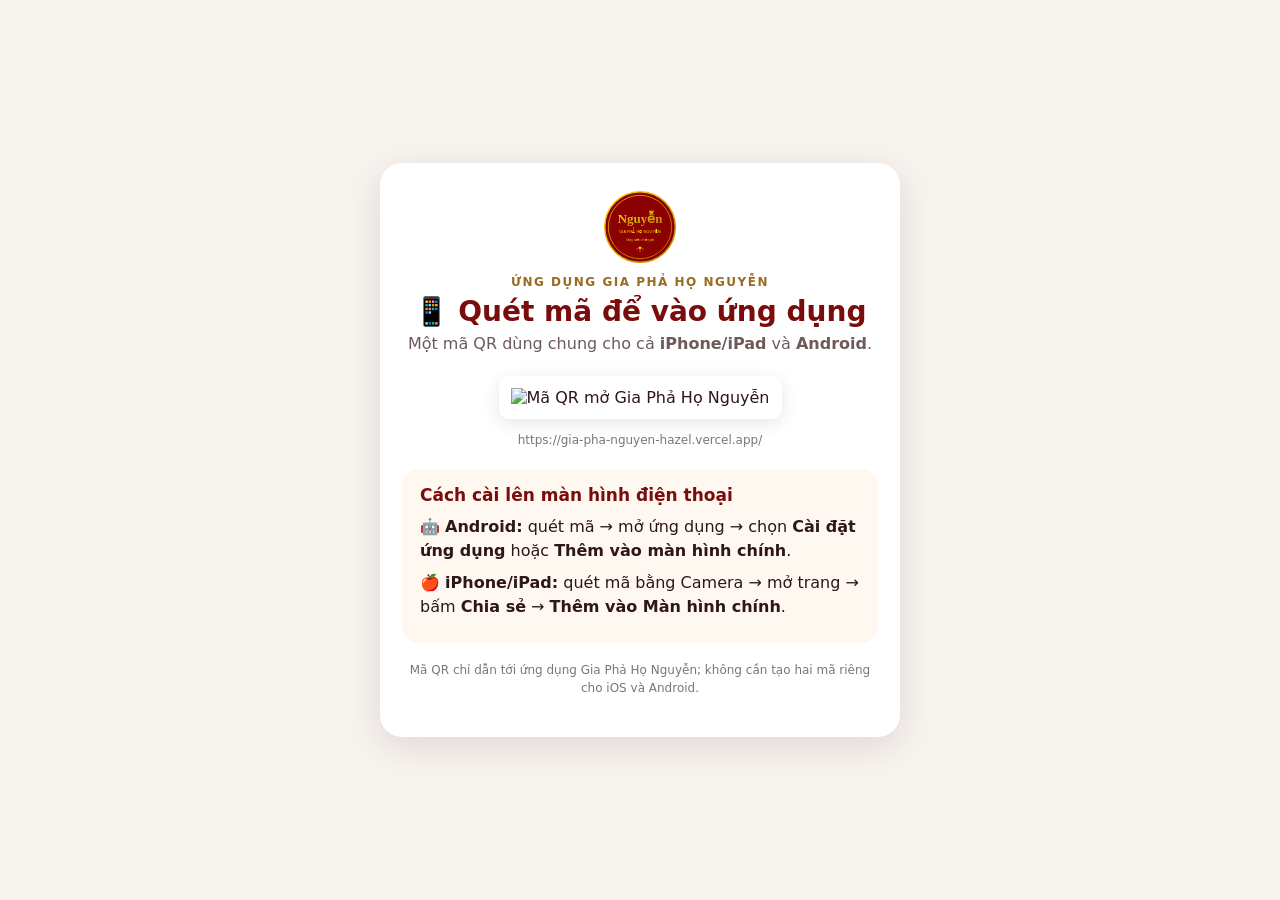
==== qr.html @ 0fb2f73c "Thêm trang mã QR cài ứng dụng Gia Phả Họ Nguyễn" ====
<!DOCTYPE html>
<html lang="vi">
<head>
<meta charset="UTF-8">
<meta name="viewport" content="width=device-width,initial-scale=1">
<meta name="theme-color" content="#7a0c0c">
<title>Mã QR – Gia Phả Họ Nguyễn</title>
<style>
*{box-sizing:border-box}body{margin:0;font-family:system-ui,-apple-system,BlinkMacSystemFont,"Segoe UI",sans-serif;background:#f7f3ef;color:#2d1717;min-height:100vh;display:flex;justify-content:center;align-items:center;padding:20px}.card{width:min(520px,100%);background:#fff;border-radius:22px;padding:28px 22px;text-align:center;box-shadow:0 10px 35px rgba(70,20,20,.12)}.logo{width:72px;height:72px;object-fit:contain}.kicker{font-size:12px;letter-spacing:1.5px;color:#9a6b22;font-weight:800;margin-top:8px}.title{margin:6px 0 4px;font-size:28px;color:#7a0c0c}.sub{margin:0 auto 20px;color:#6d5a5a;line-height:1.5}.qr{width:min(320px,78vw);height:auto;border:12px solid #fff;border-radius:10px;box-shadow:0 4px 18px rgba(0,0,0,.1)}.url{font-size:12px;color:#777;word-break:break-all;margin:14px 0 22px}.steps{text-align:left;background:#fff8f0;border-radius:16px;padding:16px 18px}.steps h2{font-size:17px;margin:0 0 10px;color:#7a0c0c}.steps p{margin:8px 0;line-height:1.5}.note{font-size:12px;color:#777;margin-top:18px;line-height:1.5}
</style>
</head>
<body>
<main class="card">
<img class="logo" src="logo.svg" alt="Gia Phả Họ Nguyễn">
<div class="kicker">ỨNG DỤNG GIA PHẢ HỌ NGUYỄN</div>
<h1 class="title">📱 Quét mã để vào ứng dụng</h1>
<p class="sub">Một mã QR dùng chung cho cả <b>iPhone/iPad</b> và <b>Android</b>.</p>
<img class="qr" src="https://api.qrserver.com/v1/create-qr-code/?size=360x360&margin=12&data=https%3A%2F%2Fgia-pha-nguyen-hazel.vercel.app%2F" alt="Mã QR mở Gia Phả Họ Nguyễn">
<div class="url">https://gia-pha-nguyen-hazel.vercel.app/</div>
<section class="steps">
<h2>Cách cài lên màn hình điện thoại</h2>
<p>🤖 <b>Android:</b> quét mã → mở ứng dụng → chọn <b>Cài đặt ứng dụng</b> hoặc <b>Thêm vào màn hình chính</b>.</p>
<p>🍎 <b>iPhone/iPad:</b> quét mã bằng Camera → mở trang → bấm <b>Chia sẻ</b> → <b>Thêm vào Màn hình chính</b>.</p>
</section>
<p class="note">Mã QR chỉ dẫn tới ứng dụng Gia Phả Họ Nguyễn; không cần tạo hai mã riêng cho iOS và Android.</p>
</main>
</body>
</html>
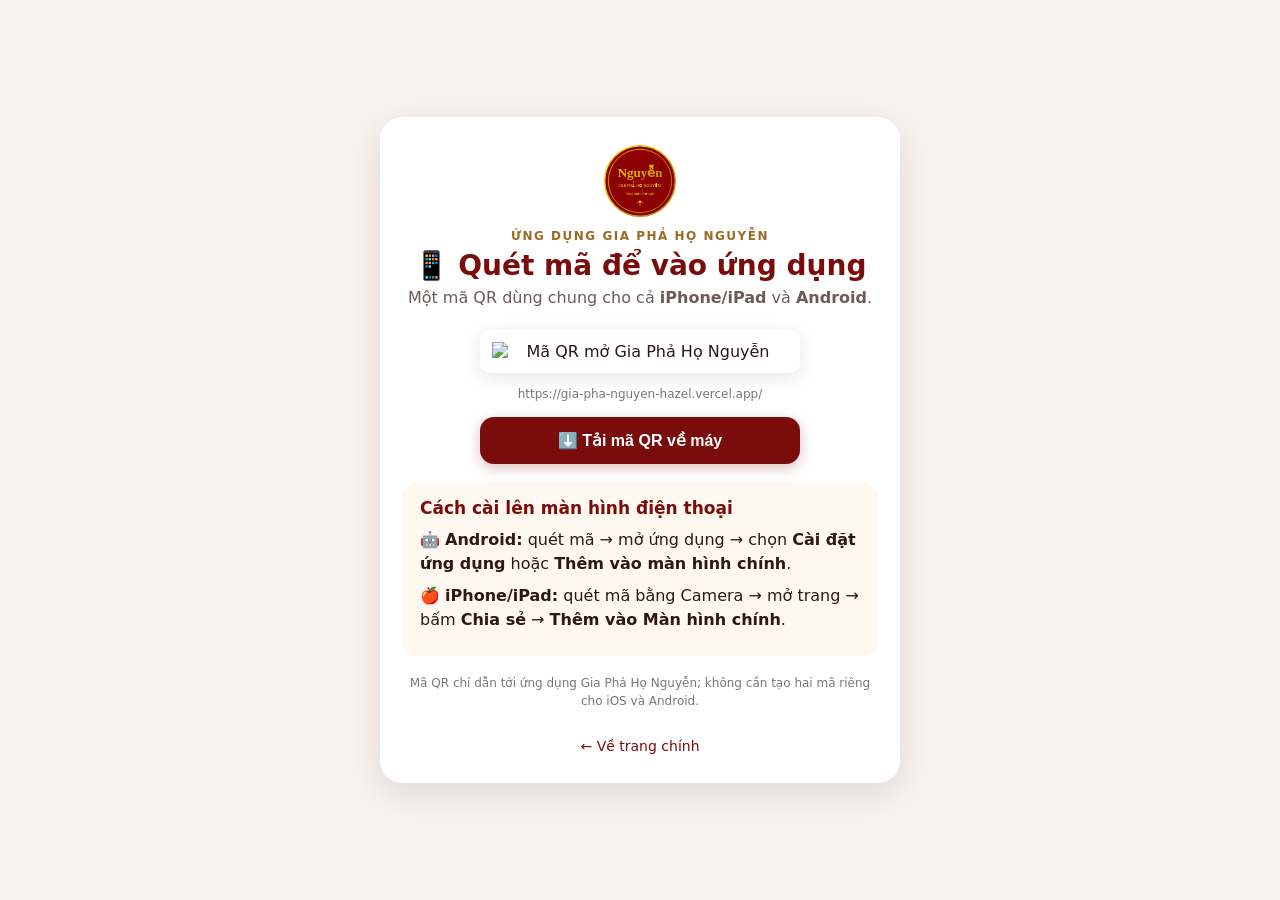
==== commit 23af9845: "feat: chuyển Tải ứng dụng/Mã QR xuống cuối menu + thêm nút tải mã QR trên qr.html" ====
--- a/qr.html
+++ b/qr.html
@@ -6,7 +6,22 @@
 <meta name="theme-color" content="#7a0c0c">
 <title>Mã QR – Gia Phả Họ Nguyễn</title>
 <style>
-*{box-sizing:border-box}body{margin:0;font-family:system-ui,-apple-system,BlinkMacSystemFont,"Segoe UI",sans-serif;background:#f7f3ef;color:#2d1717;min-height:100vh;display:flex;justify-content:center;align-items:center;padding:20px}.card{width:min(520px,100%);background:#fff;border-radius:22px;padding:28px 22px;text-align:center;box-shadow:0 10px 35px rgba(70,20,20,.12)}.logo{width:72px;height:72px;object-fit:contain}.kicker{font-size:12px;letter-spacing:1.5px;color:#9a6b22;font-weight:800;margin-top:8px}.title{margin:6px 0 4px;font-size:28px;color:#7a0c0c}.sub{margin:0 auto 20px;color:#6d5a5a;line-height:1.5}.qr{width:min(320px,78vw);height:auto;border:12px solid #fff;border-radius:10px;box-shadow:0 4px 18px rgba(0,0,0,.1)}.url{font-size:12px;color:#777;word-break:break-all;margin:14px 0 22px}.steps{text-align:left;background:#fff8f0;border-radius:16px;padding:16px 18px}.steps h2{font-size:17px;margin:0 0 10px;color:#7a0c0c}.steps p{margin:8px 0;line-height:1.5}.note{font-size:12px;color:#777;margin-top:18px;line-height:1.5}
+*{box-sizing:border-box}
+body{margin:0;font-family:system-ui,-apple-system,BlinkMacSystemFont,"Segoe UI",sans-serif;background:#f7f3ef;color:#2d1717;min-height:100vh;display:flex;justify-content:center;align-items:center;padding:20px}
+.card{width:min(520px,100%);background:#fff;border-radius:22px;padding:28px 22px;text-align:center;box-shadow:0 10px 35px rgba(70,20,20,.12)}
+.logo{width:72px;height:72px;object-fit:contain}
+.kicker{font-size:12px;letter-spacing:1.5px;color:#9a6b22;font-weight:800;margin-top:8px}
+.title{margin:6px 0 4px;font-size:28px;color:#7a0c0c}
+.sub{margin:0 auto 20px;color:#6d5a5a;line-height:1.5}
+.qr{width:min(320px,78vw);height:auto;border:12px solid #fff;border-radius:10px;box-shadow:0 4px 18px rgba(0,0,0,.1);display:block;margin:0 auto}
+.url{font-size:12px;color:#777;word-break:break-all;margin:14px 0 16px}
+.btn-download{display:inline-flex;align-items:center;justify-content:center;gap:8px;background:#7a0c0c;color:#fff;border:none;border-radius:14px;padding:14px 22px;font-size:16px;font-weight:700;cursor:pointer;text-decoration:none;margin:0 0 18px;box-shadow:0 4px 14px rgba(122,12,12,.25);width:min(320px,90%)}
+.btn-download:active{transform:scale(.98);opacity:.92}
+.steps{text-align:left;background:#fff8f0;border-radius:16px;padding:16px 18px}
+.steps h2{font-size:17px;margin:0 0 10px;color:#7a0c0c}
+.steps p{margin:8px 0;line-height:1.5}
+.note{font-size:12px;color:#777;margin-top:18px;line-height:1.5}
+.back{display:inline-block;margin-top:16px;color:#7a0c0c;font-size:14px;text-decoration:none}
 </style>
 </head>
 <body>
@@ -15,14 +30,56 @@
 <div class="kicker">ỨNG DỤNG GIA PHẢ HỌ NGUYỄN</div>
 <h1 class="title">📱 Quét mã để vào ứng dụng</h1>
 <p class="sub">Một mã QR dùng chung cho cả <b>iPhone/iPad</b> và <b>Android</b>.</p>
-<img class="qr" src="https://api.qrserver.com/v1/create-qr-code/?size=360x360&margin=12&data=https%3A%2F%2Fgia-pha-nguyen-hazel.vercel.app%2F" alt="Mã QR mở Gia Phả Họ Nguyễn">
+<img id="qrImg" class="qr" src="https://api.qrserver.com/v1/create-qr-code/?size=360x360&margin=12&data=https%3A%2F%2Fgia-pha-nguyen-hazel.vercel.app%2F" alt="Mã QR mở Gia Phả Họ Nguyễn" crossorigin="anonymous">
 <div class="url">https://gia-pha-nguyen-hazel.vercel.app/</div>
+<button type="button" class="btn-download" id="btnDownloadQr">⬇️ Tải mã QR về máy</button>
 <section class="steps">
 <h2>Cách cài lên màn hình điện thoại</h2>
 <p>🤖 <b>Android:</b> quét mã → mở ứng dụng → chọn <b>Cài đặt ứng dụng</b> hoặc <b>Thêm vào màn hình chính</b>.</p>
 <p>🍎 <b>iPhone/iPad:</b> quét mã bằng Camera → mở trang → bấm <b>Chia sẻ</b> → <b>Thêm vào Màn hình chính</b>.</p>
 </section>
 <p class="note">Mã QR chỉ dẫn tới ứng dụng Gia Phả Họ Nguyễn; không cần tạo hai mã riêng cho iOS và Android.</p>
+<a class="back" href="index.html">← Về trang chính</a>
 </main>
+<script>
+(function(){
+  var btn = document.getElementById('btnDownloadQr');
+  var img = document.getElementById('qrImg');
+  if(!btn || !img) return;
+  btn.addEventListener('click', function(){
+    var src = img.currentSrc || img.src;
+    var c = document.createElement('canvas');
+    var w = img.naturalWidth || 360;
+    var h = img.naturalHeight || 360;
+    c.width = w; c.height = h;
+    var ctx = c.getContext('2d');
+    try {
+      ctx.drawImage(img, 0, 0);
+      c.toBlob(function(blob){
+        if(!blob){ fallback(); return; }
+        var a = document.createElement('a');
+        a.href = URL.createObjectURL(blob);
+        a.download = 'QR-Gia-Pha-Ho-Nguyen.png';
+        document.body.appendChild(a);
+        a.click();
+        a.remove();
+        setTimeout(function(){ URL.revokeObjectURL(a.href); }, 2000);
+      }, 'image/png');
+    } catch(e) {
+      fallback();
+    }
+    function fallback(){
+      var a = document.createElement('a');
+      a.href = src;
+      a.download = 'QR-Gia-Pha-Ho-Nguyen.png';
+      a.target = '_blank';
+      a.rel = 'noopener';
+      document.body.appendChild(a);
+      a.click();
+      a.remove();
+    }
+  });
+})();
+</script>
 </body>
-</html>+</html>
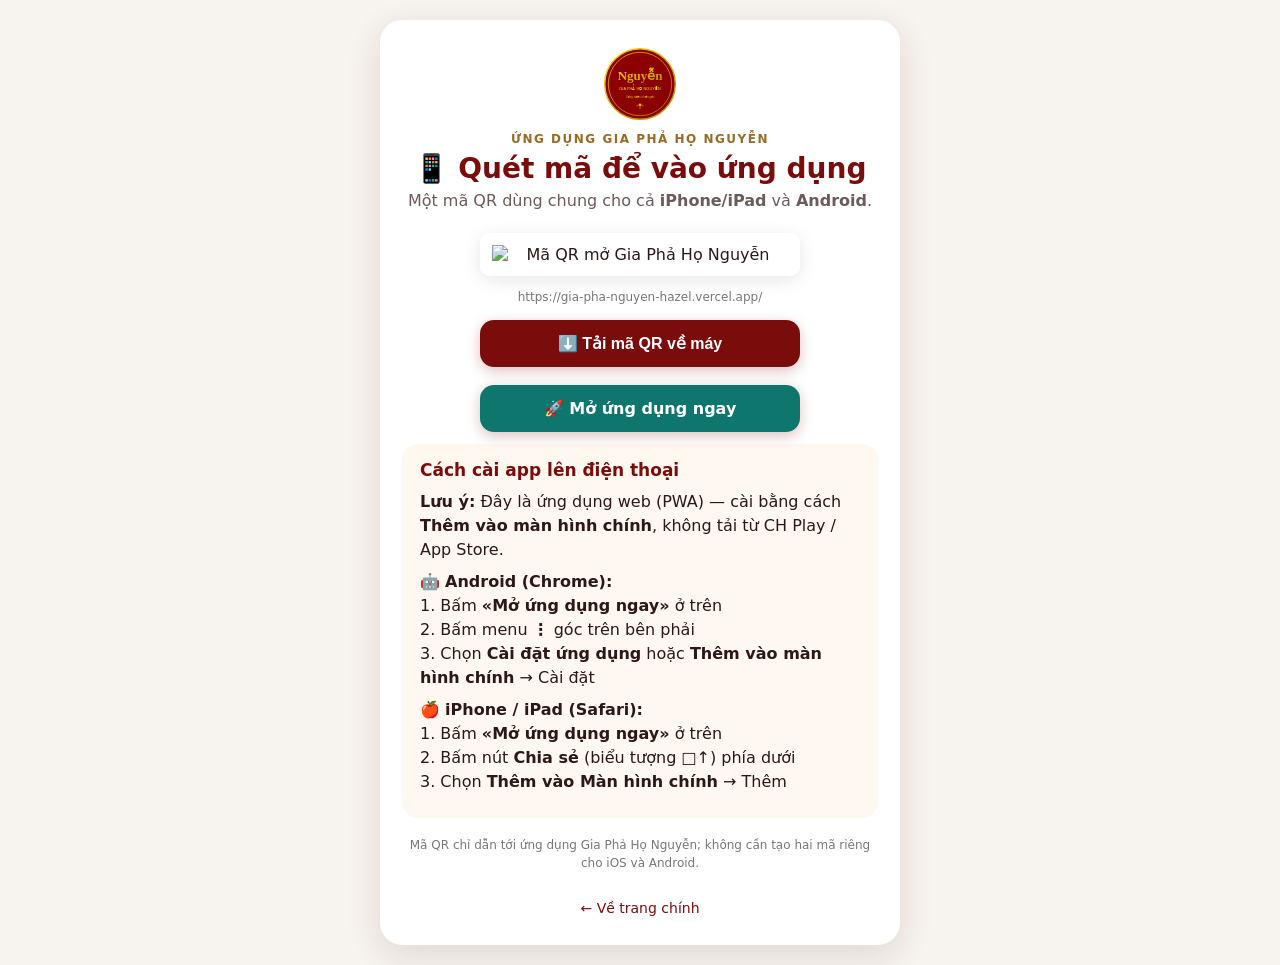
==== commit 4f6d9f3b: "feat: hướng dẫn cài app rõ hơn + nút Mở ứng dụng ngay trên qr.html" ====
--- a/qr.html
+++ b/qr.html
@@ -33,10 +33,18 @@
 <img id="qrImg" class="qr" src="https://api.qrserver.com/v1/create-qr-code/?size=360x360&margin=12&data=https%3A%2F%2Fgia-pha-nguyen-hazel.vercel.app%2F" alt="Mã QR mở Gia Phả Họ Nguyễn" crossorigin="anonymous">
 <div class="url">https://gia-pha-nguyen-hazel.vercel.app/</div>
 <button type="button" class="btn-download" id="btnDownloadQr">⬇️ Tải mã QR về máy</button>
+<a class="btn-download" href="index.html" style="background:#0f766e;margin-bottom:12px;">🚀 Mở ứng dụng ngay</a>
 <section class="steps">
-<h2>Cách cài lên màn hình điện thoại</h2>
-<p>🤖 <b>Android:</b> quét mã → mở ứng dụng → chọn <b>Cài đặt ứng dụng</b> hoặc <b>Thêm vào màn hình chính</b>.</p>
-<p>🍎 <b>iPhone/iPad:</b> quét mã bằng Camera → mở trang → bấm <b>Chia sẻ</b> → <b>Thêm vào Màn hình chính</b>.</p>
+<h2>Cách cài app lên điện thoại</h2>
+<p><b>Lưu ý:</b> Đây là ứng dụng web (PWA) — cài bằng cách <b>Thêm vào màn hình chính</b>, không tải từ CH Play / App Store.</p>
+<p>🤖 <b>Android (Chrome):</b><br>
+1. Bấm <b>«Mở ứng dụng ngay»</b> ở trên<br>
+2. Bấm menu <b>⋮</b> góc trên bên phải<br>
+3. Chọn <b>Cài đặt ứng dụng</b> hoặc <b>Thêm vào màn hình chính</b> → Cài đặt</p>
+<p>🍎 <b>iPhone / iPad (Safari):</b><br>
+1. Bấm <b>«Mở ứng dụng ngay»</b> ở trên<br>
+2. Bấm nút <b>Chia sẻ</b> (biểu tượng □↑) phía dưới<br>
+3. Chọn <b>Thêm vào Màn hình chính</b> → Thêm</p>
 </section>
 <p class="note">Mã QR chỉ dẫn tới ứng dụng Gia Phả Họ Nguyễn; không cần tạo hai mã riêng cho iOS và Android.</p>
 <a class="back" href="index.html">← Về trang chính</a>
